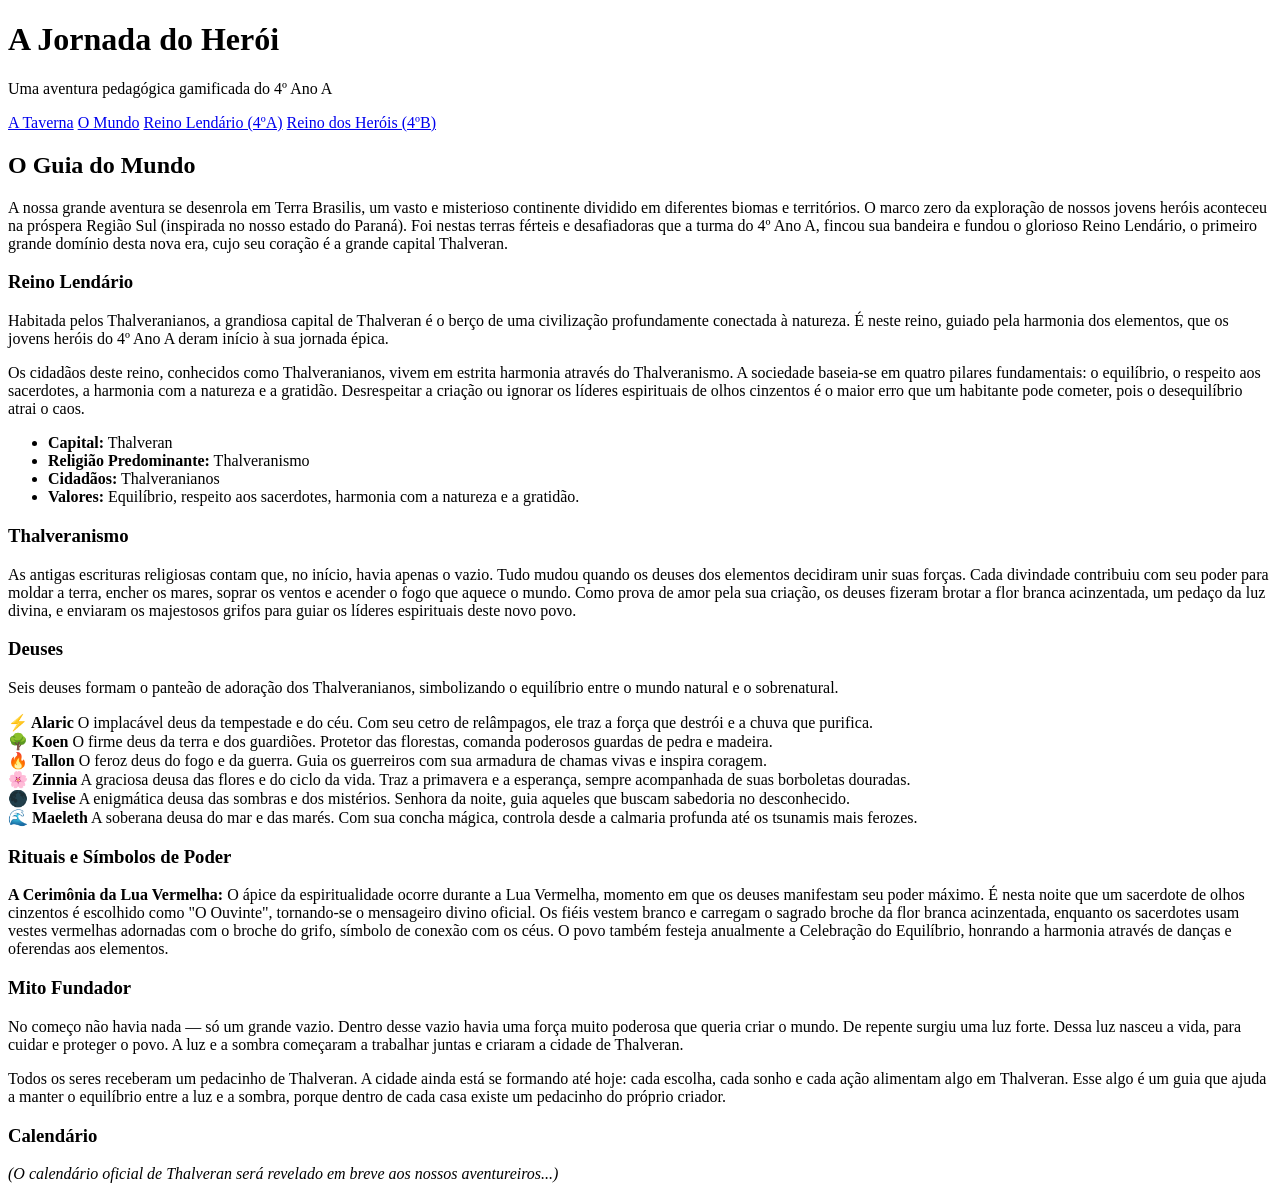
==== turma-4a.html @ 6bcebaae "Create turma-4a.html" ====
<!DOCTYPE html>
<html lang="pt-BR">
<head>
    <meta charset="UTF-8">
    <meta name="viewport" content="width=device-width, initial-scale=1.0">
    <title>Jornada do Herói - 4ºA</title>
    <link rel="stylesheet" href="style.css">
    <link href="https://fonts.googleapis.com/css2?family=MedievalSharp&display=swap" rel="stylesheet">
</head>
<body>
    <div class="container">
        <header class="placa-madeira">
            <h1>A Jornada do Herói</h1>
            <p>Uma aventura pedagógica gamificada do 4º Ano A</p>
        </header>
        
        <nav class="menu-rpg">
            <a href="index.html" class="btn-rpg">A Taverna</a>
            <a href="mundo.html" class="btn-rpg">O Mundo</a>
            <a href="turma-4a.html" class="btn-rpg">Reino Lendário (4ºA)</a>
            <a href="turma-4b.html" class="btn-rpg">Reino dos Heróis (4ºB)</a>
        </nav>

        <main class="pergaminho">
            <h2>O Guia do Mundo</h2>
            <p>A nossa grande aventura se desenrola em Terra Brasilis, um vasto e misterioso continente dividido em diferentes biomas e territórios. O marco zero da exploração de nossos jovens heróis aconteceu na próspera Região Sul (inspirada no nosso estado do Paraná). Foi nestas terras férteis e desafiadoras que a turma do 4º Ano A, fincou sua bandeira e fundou o glorioso Reino Lendário, o primeiro grande domínio desta nova era, cujo seu coração é a grande capital Thalveran.</p>

            <h3>Reino Lendário</h3>
            <p>Habitada pelos Thalveranianos, a grandiosa capital de Thalveran é o berço de uma civilização profundamente conectada à natureza. É neste reino, guiado pela harmonia dos elementos, que os jovens heróis do 4º Ano A deram início à sua jornada épica.</p>
            <p>Os cidadãos deste reino, conhecidos como Thalveranianos, vivem em estrita harmonia através do Thalveranismo. A sociedade baseia-se em quatro pilares fundamentais: o equilíbrio, o respeito aos sacerdotes, a harmonia com a natureza e a gratidão. Desrespeitar a criação ou ignorar os líderes espirituais de olhos cinzentos é o maior erro que um habitante pode cometer, pois o desequilíbrio atrai o caos.</p>
            <ul>
                <li><strong>Capital:</strong> Thalveran</li>
                <li><strong>Religião Predominante:</strong> Thalveranismo</li>
                <li><strong>Cidadãos:</strong> Thalveranianos</li>
                <li><strong>Valores:</strong> Equilíbrio, respeito aos sacerdotes, harmonia com a natureza e a gratidão.</li>
            </ul>

            <h3>Thalveranismo</h3>
            <p>As antigas escrituras religiosas contam que, no início, havia apenas o vazio. Tudo mudou quando os deuses dos elementos decidiram unir suas forças. Cada divindade contribuiu com seu poder para moldar a terra, encher os mares, soprar os ventos e acender o fogo que aquece o mundo. Como prova de amor pela sua criação, os deuses fizeram brotar a flor branca acinzentada, um pedaço da luz divina, e enviaram os majestosos grifos para guiar os líderes espirituais deste novo povo.</p>

            <h3>Deuses</h3>
            <p>Seis deuses formam o panteão de adoração dos Thalveranianos, simbolizando o equilíbrio entre o mundo natural e o sobrenatural.</p>
            <div class="grid-cards">
                <div class="card"><strong>⚡ Alaric</strong> O implacável deus da tempestade e do céu. Com seu cetro de relâmpagos, ele traz a força que destrói e a chuva que purifica.</div>
                <div class="card"><strong>🌳 Koen</strong> O firme deus da terra e dos guardiões. Protetor das florestas, comanda poderosos guardas de pedra e madeira.</div>
                <div class="card"><strong>🔥 Tallon</strong> O feroz deus do fogo e da guerra. Guia os guerreiros com sua armadura de chamas vivas e inspira coragem.</div>
                <div class="card"><strong>🌸 Zinnia</strong> A graciosa deusa das flores e do ciclo da vida. Traz a primavera e a esperança, sempre acompanhada de suas borboletas douradas.</div>
                <div class="card"><strong>🌑 Ivelise</strong> A enigmática deusa das sombras e dos mistérios. Senhora da noite, guia aqueles que buscam sabedoria no desconhecido.</div>
                <div class="card"><strong>🌊 Maeleth</strong> A soberana deusa do mar e das marés. Com sua concha mágica, controla desde a calmaria profunda até os tsunamis mais ferozes.</div>
            </div>

            <h3>Rituais e Símbolos de Poder</h3>
            <p><strong>A Cerimônia da Lua Vermelha:</strong> O ápice da espiritualidade ocorre durante a Lua Vermelha, momento em que os deuses manifestam seu poder máximo. É nesta noite que um sacerdote de olhos cinzentos é escolhido como "O Ouvinte", tornando-se o mensageiro divino oficial. Os fiéis vestem branco e carregam o sagrado broche da flor branca acinzentada, enquanto os sacerdotes usam vestes vermelhas adornadas com o broche do grifo, símbolo de conexão com os céus. O povo também festeja anualmente a Celebração do Equilíbrio, honrando a harmonia através de danças e oferendas aos elementos.</p>

            <h3>Mito Fundador</h3>
            <p>No começo não havia nada — só um grande vazio. Dentro desse vazio havia uma força muito poderosa que queria criar o mundo. De repente surgiu uma luz forte. Dessa luz nasceu a vida, para cuidar e proteger o povo. A luz e a sombra começaram a trabalhar juntas e criaram a cidade de Thalveran.</p>
            <p>Todos os seres receberam um pedacinho de Thalveran. A cidade ainda está se formando até hoje: cada escolha, cada sonho e cada ação alimentam algo em Thalveran. Esse algo é um guia que ajuda a manter o equilíbrio entre a luz e a sombra, porque dentro de cada casa existe um pedacinho do próprio criador.</p>
            
            <h3>Calendário</h3>
            <p><em>(O calendário oficial de Thalveran será revelado em breve aos nossos aventureiros...)</em></p>
        </main>
    </div>
</body>
</html>
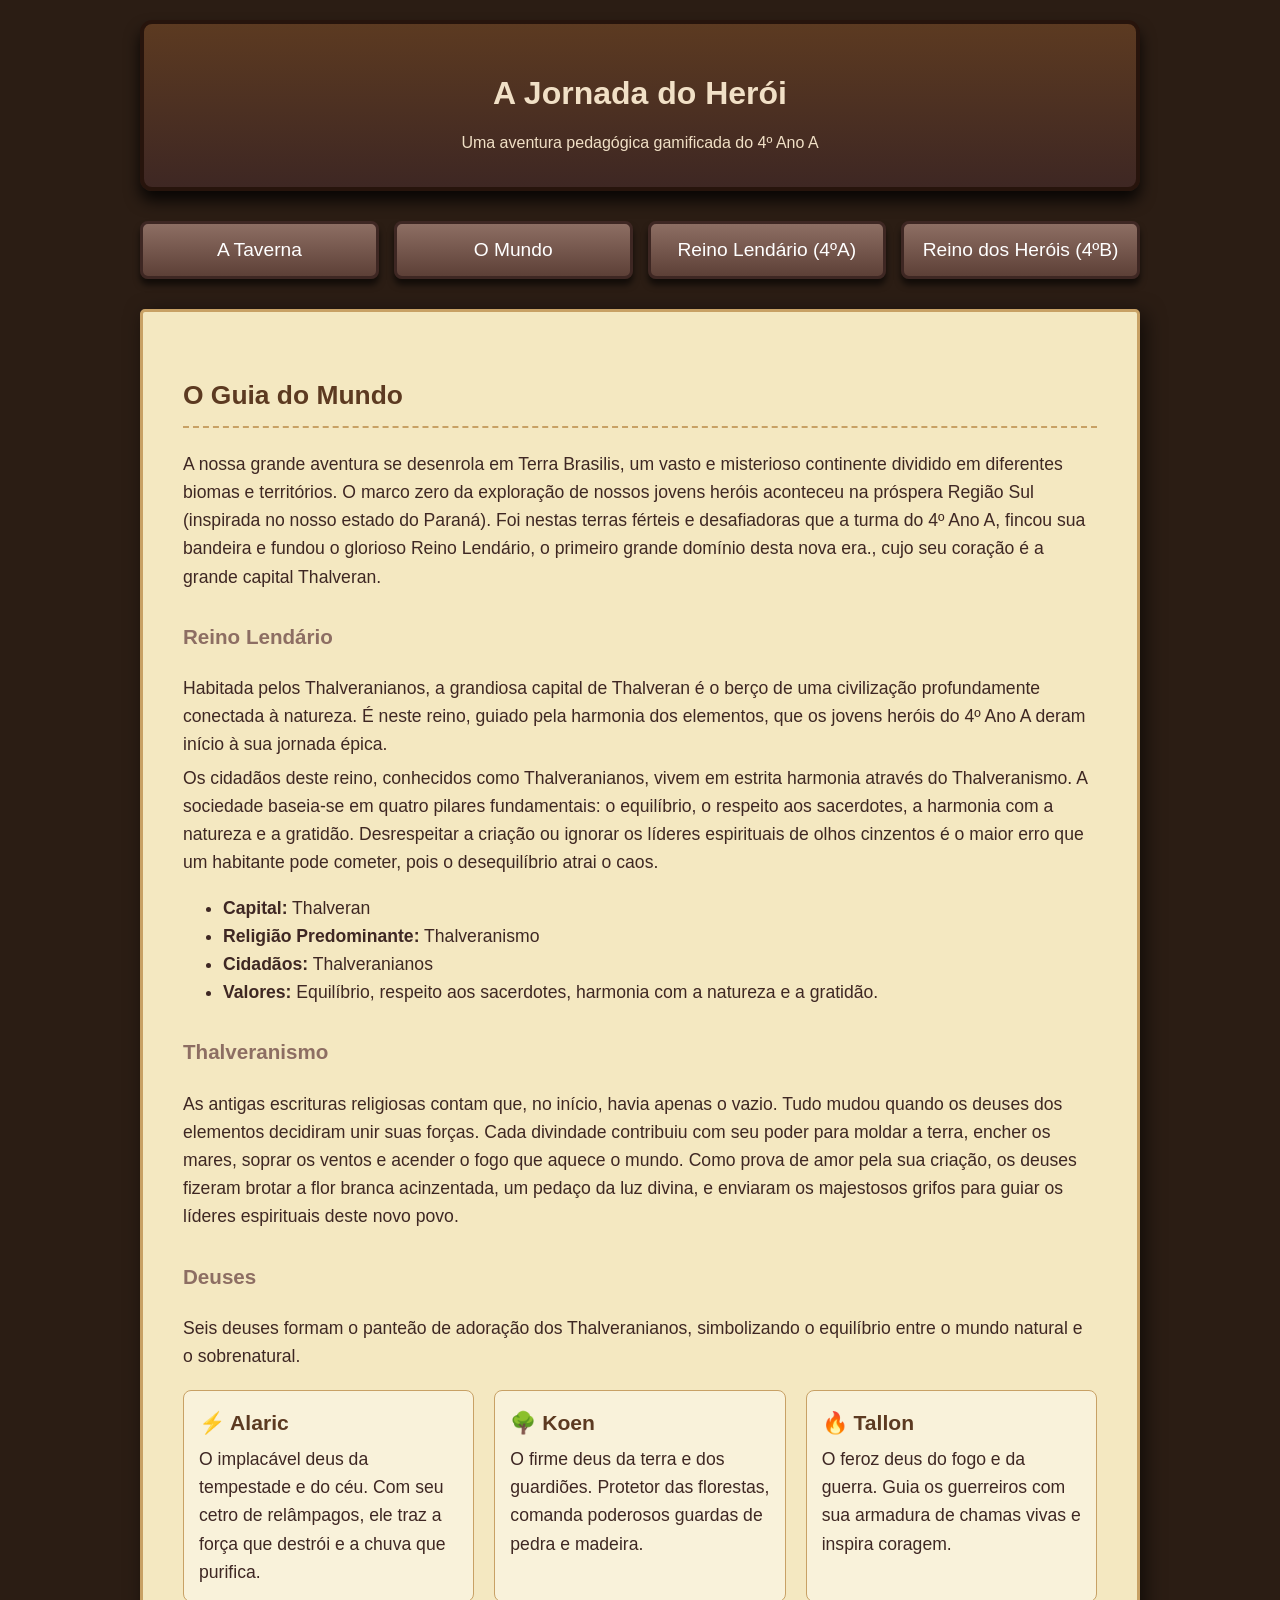
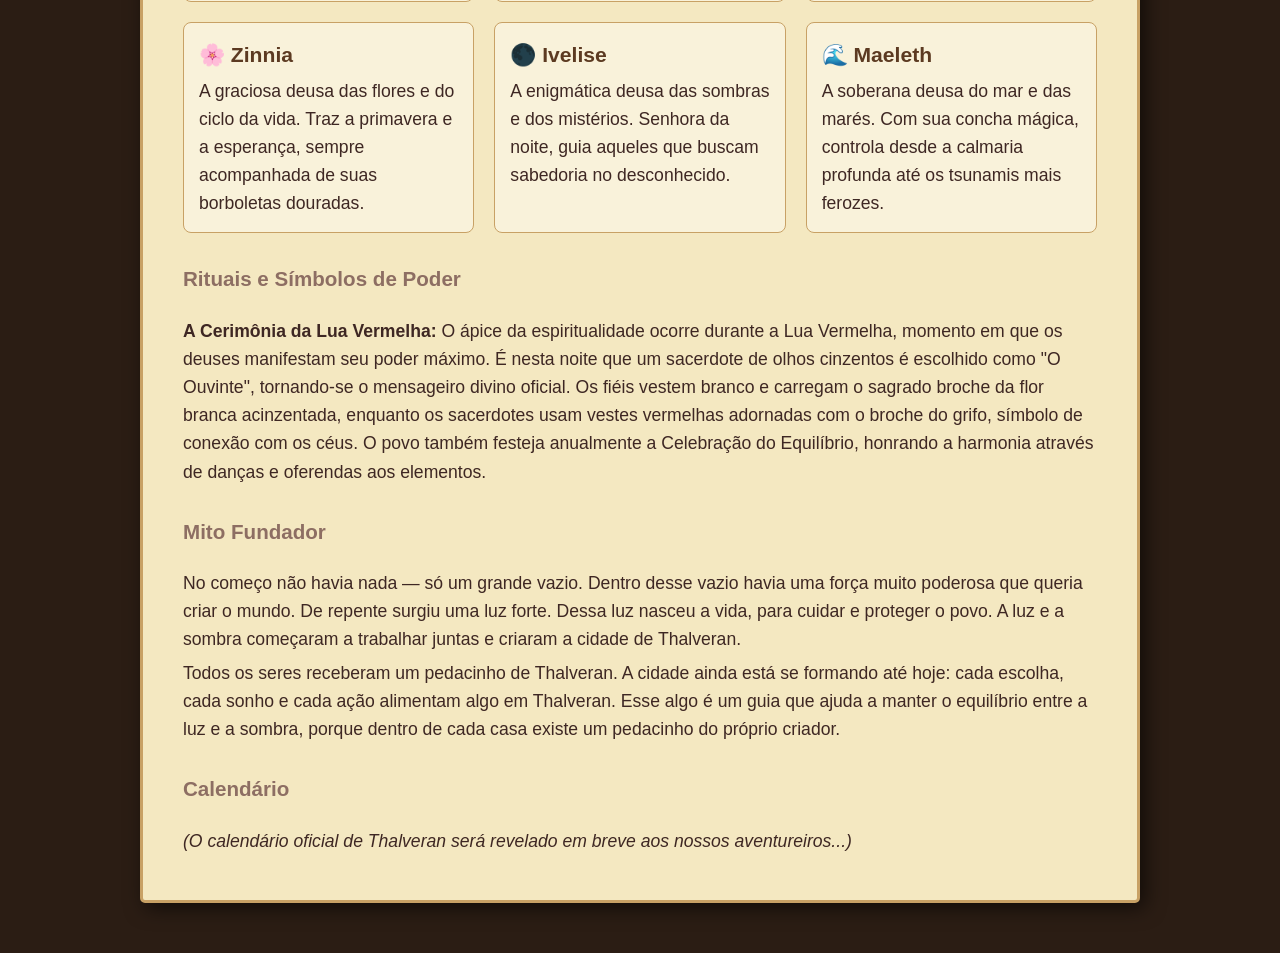
==== commit 6d5ab440: "Text modification on the tuma-4a.html page" ====
--- a/turma-4a.html
+++ b/turma-4a.html
@@ -23,7 +23,7 @@
 
         <main class="pergaminho">
             <h2>O Guia do Mundo</h2>
-            <p>A nossa grande aventura se desenrola em Terra Brasilis, um vasto e misterioso continente dividido em diferentes biomas e territórios. O marco zero da exploração de nossos jovens heróis aconteceu na próspera Região Sul (inspirada no nosso estado do Paraná). Foi nestas terras férteis e desafiadoras que a turma do 4º Ano A, fincou sua bandeira e fundou o glorioso Reino Lendário, o primeiro grande domínio desta nova era, cujo seu coração é a grande capital Thalveran.</p>
+            <p>A nossa grande aventura se desenrola em Terra Brasilis, um vasto e misterioso continente dividido em diferentes biomas e territórios. O marco zero da exploração de nossos jovens heróis aconteceu na próspera Região Sul (inspirada no nosso estado do Paraná). Foi nestas terras férteis e desafiadoras que a turma do 4º Ano A, fincou sua bandeira e fundou o glorioso Reino Lendário, o primeiro grande domínio desta nova era., cujo seu coração é a grande capital Thalveran.</p>
 
             <h3>Reino Lendário</h3>
             <p>Habitada pelos Thalveranianos, a grandiosa capital de Thalveran é o berço de uma civilização profundamente conectada à natureza. É neste reino, guiado pela harmonia dos elementos, que os jovens heróis do 4º Ano A deram início à sua jornada épica.</p>
--- a/style.css
+++ b/style.css
@@ -0,0 +1,154 @@
+/* style.css */
+p {
+    margin-top: 2px;
+    margin-bottom: 5px;
+}
+
+body {
+    background-color: #2b1d14; 
+    font-family: 'MedievalSharp', cursive, sans-serif;
+    color: #3e2723;
+    margin: 0;
+    padding: 20px;
+    display: flex;
+    justify-content: center;
+}
+
+.container {
+    max-width: 1000px;
+    width: 100%;
+}
+
+.placa-madeira {
+    background: linear-gradient(to bottom, #5c3a21, #3e2723);
+    border: 4px solid #27140c;
+    border-radius: 12px;
+    color: #f1e0c6;
+    text-align: center;
+    padding: 30px;
+    box-shadow: 0 10px 15px rgba(0,0,0,0.8);
+    margin-bottom: 30px;
+}
+
+.menu-rpg {
+    display: flex;
+    justify-content: space-between;
+    gap: 15px;
+    margin-bottom: 30px;
+}
+
+.btn-rpg {
+    flex: 1;
+    text-align: center;
+    background: linear-gradient(to bottom, #8d6e63, #5d4037);
+    border: 3px solid #3e2723;
+    border-radius: 8px;
+    color: #fff;
+    padding: 15px;
+    text-decoration: none;
+    font-size: 1.2em;
+    box-shadow: 0 6px 6px rgba(0,0,0,0.6);
+    transition: 0.2s;
+}
+
+.btn-rpg:hover { filter: brightness(1.2); }
+
+.pergaminho {
+    background-color: #f4e8c1;
+    border: 3px solid #c8a165;
+    border-radius: 5px;
+    padding: 40px;
+    margin-bottom: 30px;
+    box-shadow: 5px 5px 20px rgba(0,0,0,0.6);
+    line-height: 1.6;
+    font-size: 1.1em;
+}
+
+.pergaminho h2 { color: #5c3a21; border-bottom: 2px dashed #c8a165; padding-bottom: 10px; }
+.pergaminho h3 { color: #8d6e63; margin-top: 30px; }
+
+/* Grid para organizar categorias, insígnias e deuses */
+.grid-cards {
+    display: grid;
+    grid-template-columns: repeat(auto-fit, minmax(250px, 1fr));
+    gap: 20px;
+    margin-top: 20px;
+}
+
+.card {
+    background: rgba(255, 255, 255, 0.4);
+    border: 1px solid #c8a165;
+    padding: 15px;
+    border-radius: 8px;
+}
+
+.card strong { color: #5c3a21; font-size: 1.2em; display: block; margin-bottom: 5px; }
+
+/* Estilo especial para Alertas de Missão (O Conflito de Catarinara) */
+.alerta-missao {
+    background-color: #8b0000;
+    color: #f4e8c1;
+    padding: 25px;
+    border: 4px solid #4a0000;
+    border-radius: 8px;
+    margin-top: 30px;
+}
+.alerta-missao h2 { color: #ffcc00; border-bottom: 1px solid #ffcc00; }
+.alerta-missao ul { list-style-type: square; }
+
+/* Estilo moderno em Flexbox para alinhar Imagem + Texto */
+    .sessao-personagem {
+        display: flex;
+        align-items: flex-start; /* ALINHAMENTO NO TOPO: Mudamos de center para flex-start */
+        gap: 40px; 
+        justify-content: space-between; /* Mantém o conjunto centralizado na página */
+    }
+
+    /* Inverte a ordem para colocar a imagem na direita */
+    .invertido {
+        flex-direction: row-reverse;
+    }
+
+    .img-personagem {
+        width: 250px; 
+        height: auto;
+        flex-shrink: 0;
+        margin-right: 100px;
+        margin-top: 5px; /* Pequeno ajuste para alinhar a borda da imagem perfeitamente com a primeira linha de texto */
+    }
+
+    .img-personagem2 {
+        width: 300px; 
+        height: auto;
+        flex-shrink: 0;
+        margin-right: 80px;
+        margin-top: 5px; /* Pequeno ajuste para alinhar a borda da imagem perfeitamente com a primeira linha de texto */
+    }
+
+    .texto-personagem {
+        /* TEXTO MAIS ESTREITO: Removemos o flex: 1 e fixamos uma largura máxima */
+        max-width: 450px; 
+        line-height: 1.8; /* Aumenta o espaço entre as linhas para facilitar a leitura */
+    }
+
+    /* Nova classe para garantir que o título fique isolado */
+    .titulo-isolado {
+        margin-bottom: 30px;
+        text-align: left; /* Você pode mudar para center se preferir o título no meio do pergaminho */
+    }
+
+    /* Regra para telas menores ou celulares */
+    @media (max-width: 768px) {
+        .sessao-personagem, .sessao-personagem.invertido {
+            flex-direction: column;
+            align-items: center;
+        }
+        .texto-personagem {
+            max-width: 100%;
+        }
+    }
+
+    .sessao {
+        align-items: flex-start; /* ALINHAMENTO NO TOPO: Mudamos de center para flex-start */
+        justify-content: center; /* Mantém o conjunto centralizado na página */
+    }
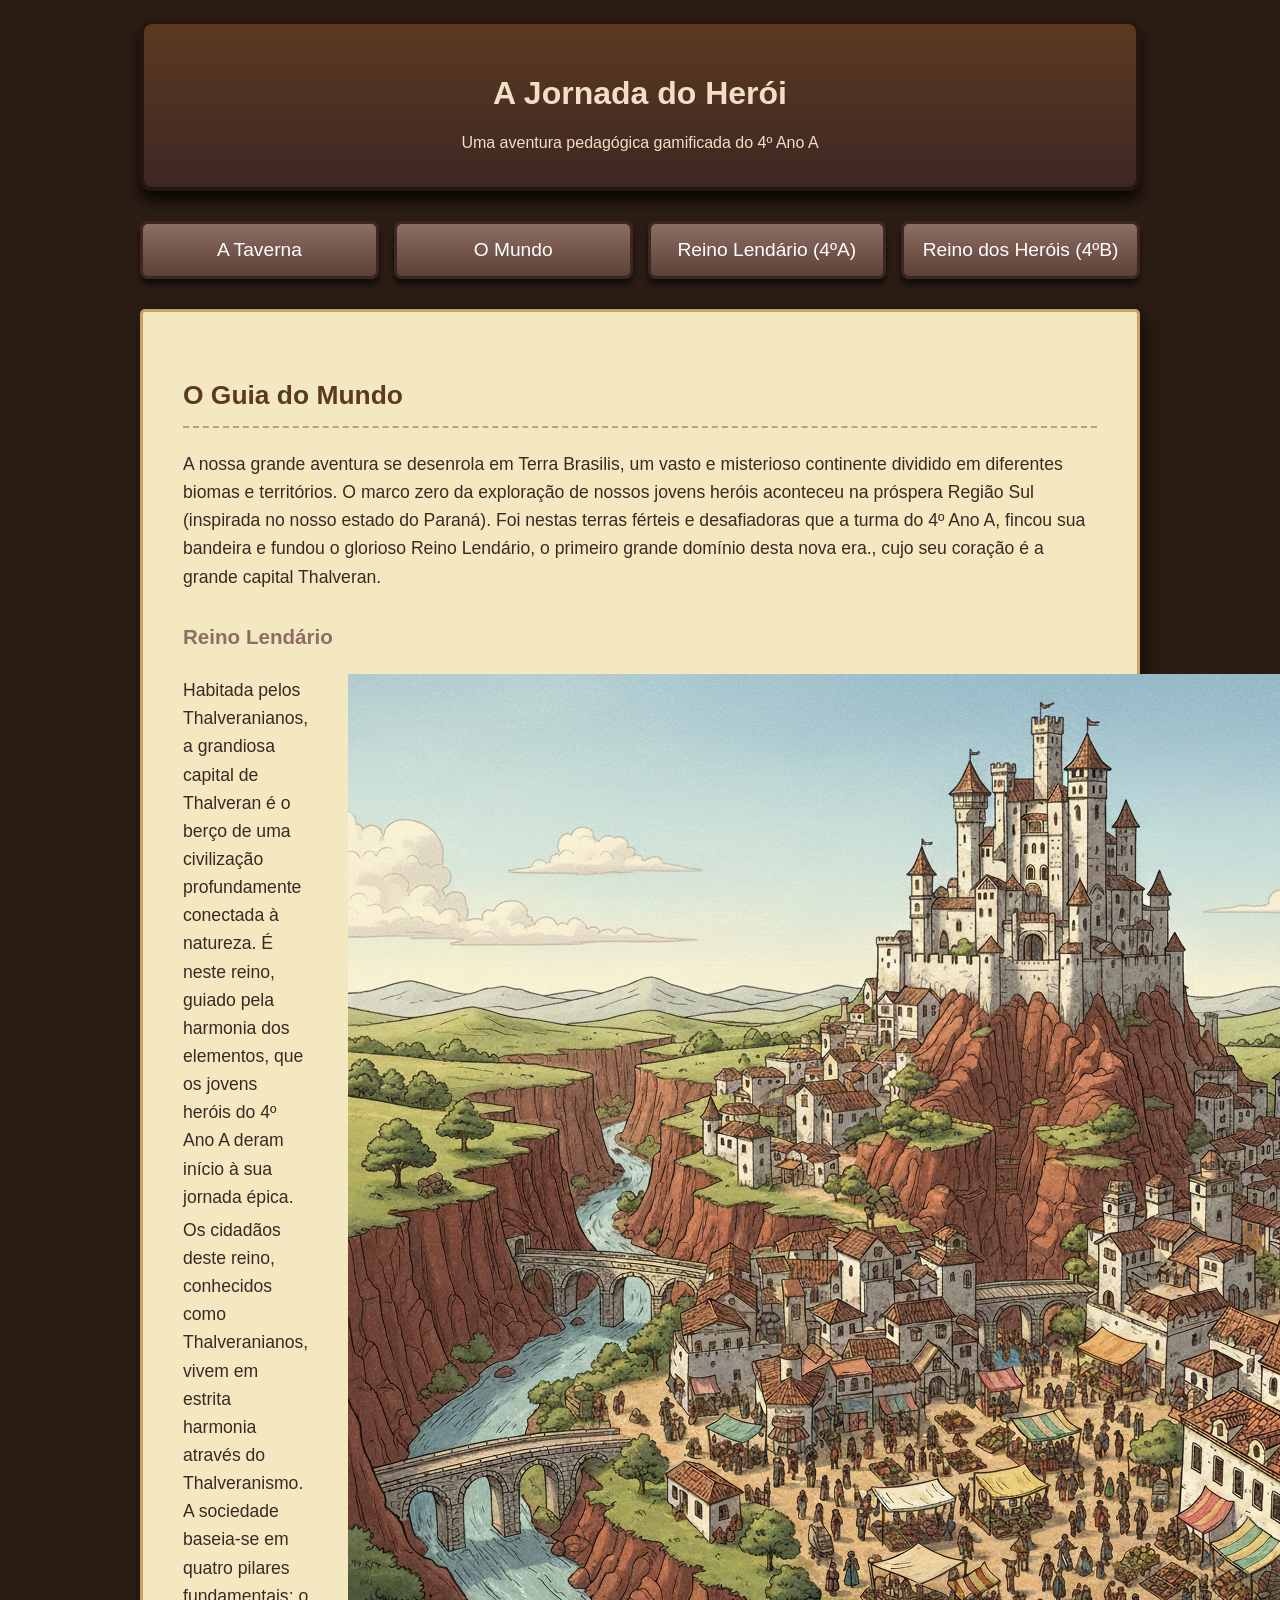
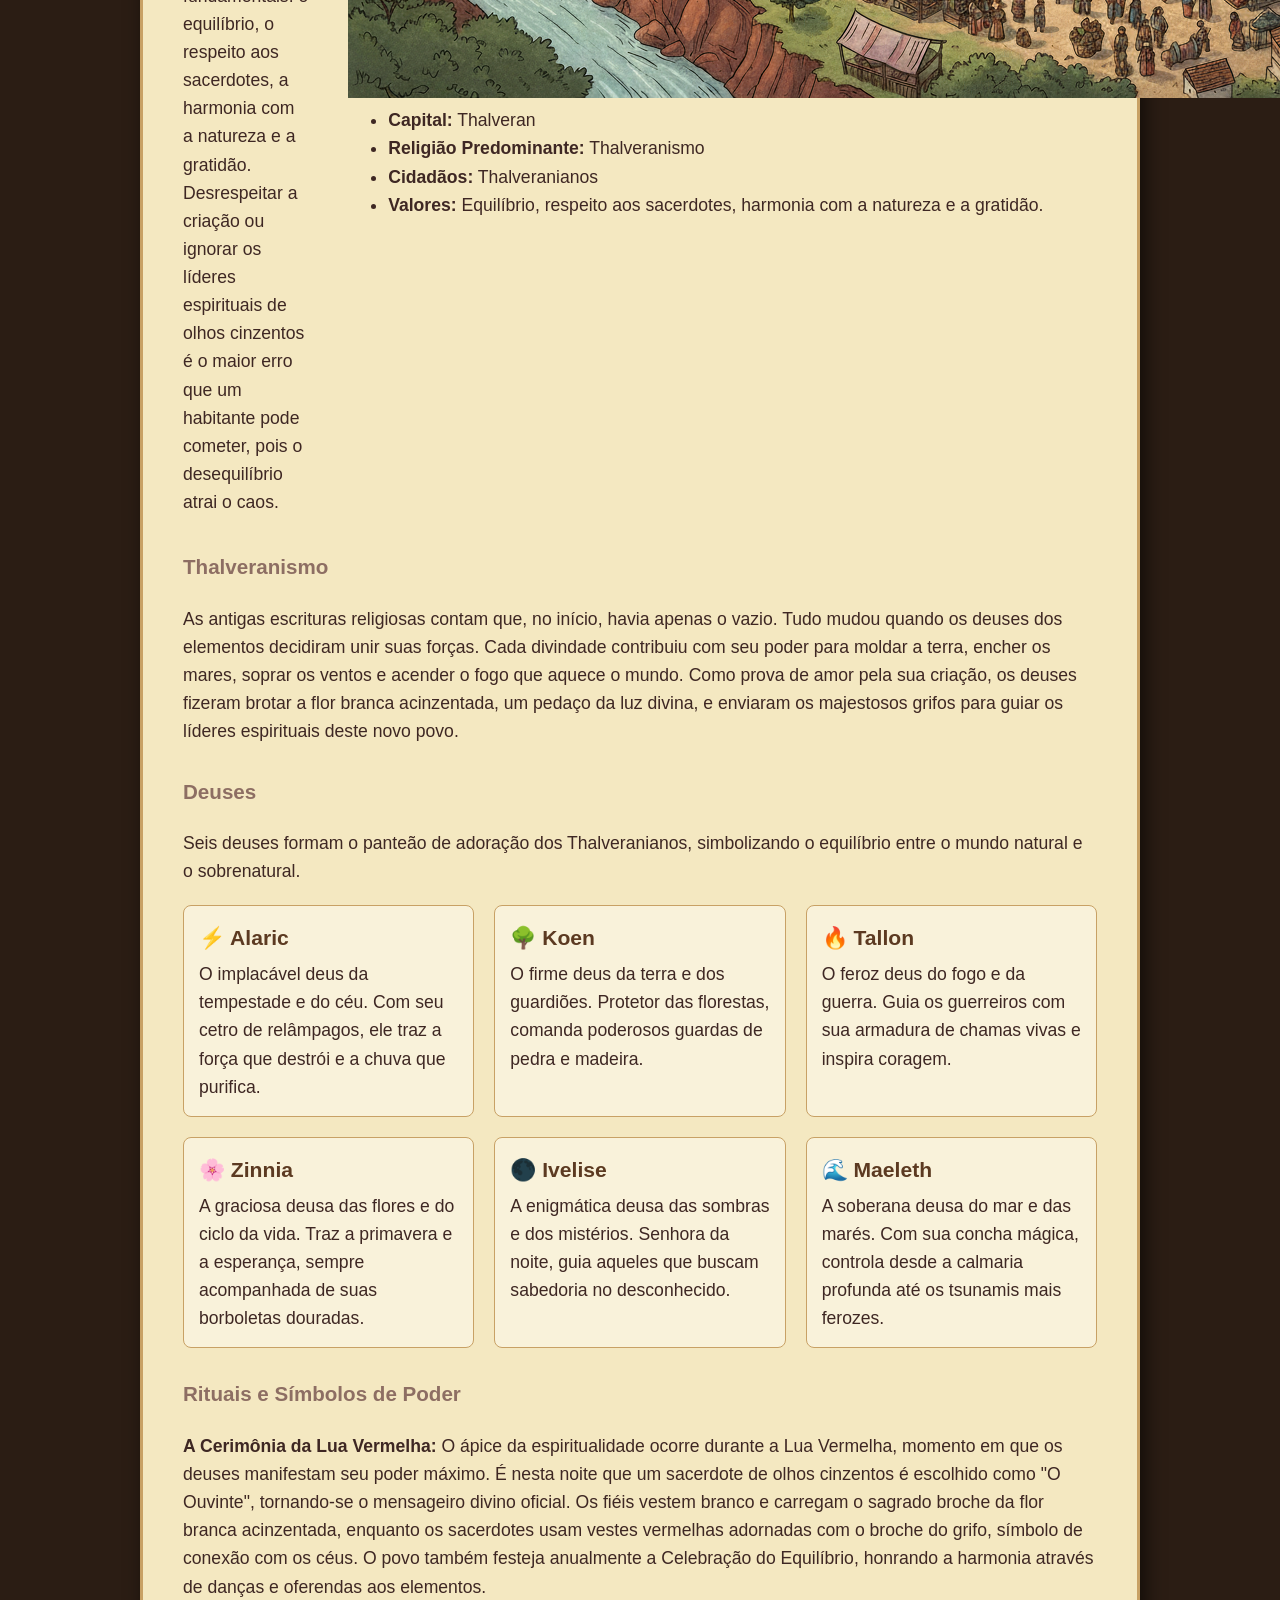
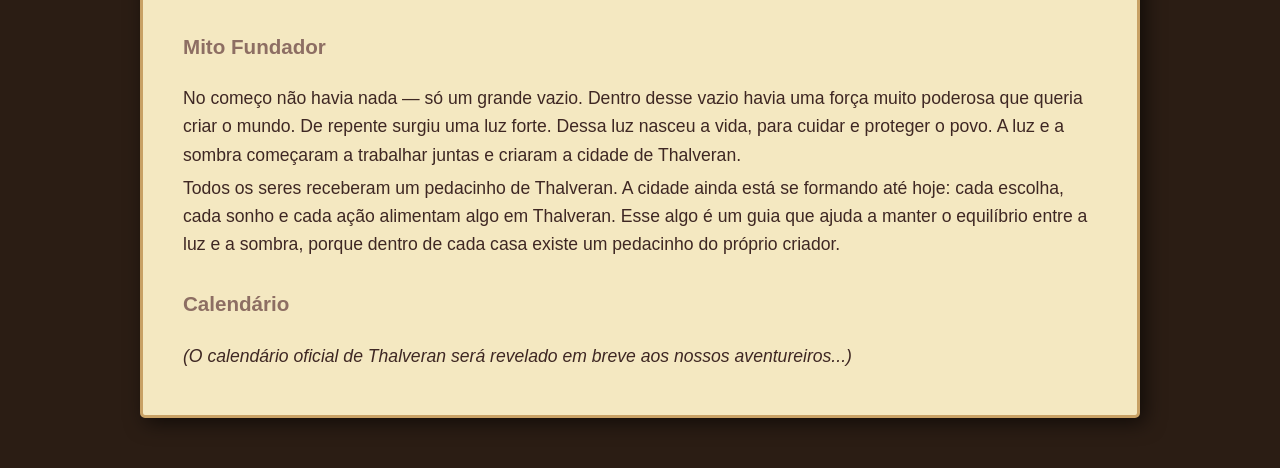
==== commit 0a41b4b0: "Modifies turma-4a.html" ====
--- a/turma-4a.html
+++ b/turma-4a.html
@@ -24,16 +24,27 @@
         <main class="pergaminho">
             <h2>O Guia do Mundo</h2>
             <p>A nossa grande aventura se desenrola em Terra Brasilis, um vasto e misterioso continente dividido em diferentes biomas e territórios. O marco zero da exploração de nossos jovens heróis aconteceu na próspera Região Sul (inspirada no nosso estado do Paraná). Foi nestas terras férteis e desafiadoras que a turma do 4º Ano A, fincou sua bandeira e fundou o glorioso Reino Lendário, o primeiro grande domínio desta nova era., cujo seu coração é a grande capital Thalveran.</p>
-
+            
             <h3>Reino Lendário</h3>
+            <div class="sessao-personagem">
+            <div>
             <p>Habitada pelos Thalveranianos, a grandiosa capital de Thalveran é o berço de uma civilização profundamente conectada à natureza. É neste reino, guiado pela harmonia dos elementos, que os jovens heróis do 4º Ano A deram início à sua jornada épica.</p>
             <p>Os cidadãos deste reino, conhecidos como Thalveranianos, vivem em estrita harmonia através do Thalveranismo. A sociedade baseia-se em quatro pilares fundamentais: o equilíbrio, o respeito aos sacerdotes, a harmonia com a natureza e a gratidão. Desrespeitar a criação ou ignorar os líderes espirituais de olhos cinzentos é o maior erro que um habitante pode cometer, pois o desequilíbrio atrai o caos.</p>
-            <ul>
-                <li><strong>Capital:</strong> Thalveran</li>
-                <li><strong>Religião Predominante:</strong> Thalveranismo</li>
-                <li><strong>Cidadãos:</strong> Thalveranianos</li>
-                <li><strong>Valores:</strong> Equilíbrio, respeito aos sacerdotes, harmonia com a natureza e a gratidão.</li>
-            </ul>
+           </div>
+            
+            <div class="sessao-city">
+                <img src="Imagens/Thalveran.png" alt="Mago com cajado mágico" class="img-city">
+                <ul style="margin-top: 0px;">
+                    <li><strong>Capital:</strong> Thalveran</li>
+                    <li><strong>Religião Predominante:</strong> Thalveranismo</li>
+                    <li><strong>Cidadãos:</strong> Thalveranianos</li>
+                    <li><strong>Valores:</strong> Equilíbrio, respeito aos sacerdotes, harmonia com a natureza e a gratidão.</li>
+                </ul>
+            </div>
+            </div>
+            
+            
+            
 
             <h3>Thalveranismo</h3>
             <p>As antigas escrituras religiosas contam que, no início, havia apenas o vazio. Tudo mudou quando os deuses dos elementos decidiram unir suas forças. Cada divindade contribuiu com seu poder para moldar a terra, encher os mares, soprar os ventos e acender o fogo que aquece o mundo. Como prova de amor pela sua criação, os deuses fizeram brotar a flor branca acinzentada, um pedaço da luz divina, e enviaram os majestosos grifos para guiar os líderes espirituais deste novo povo.</p>
